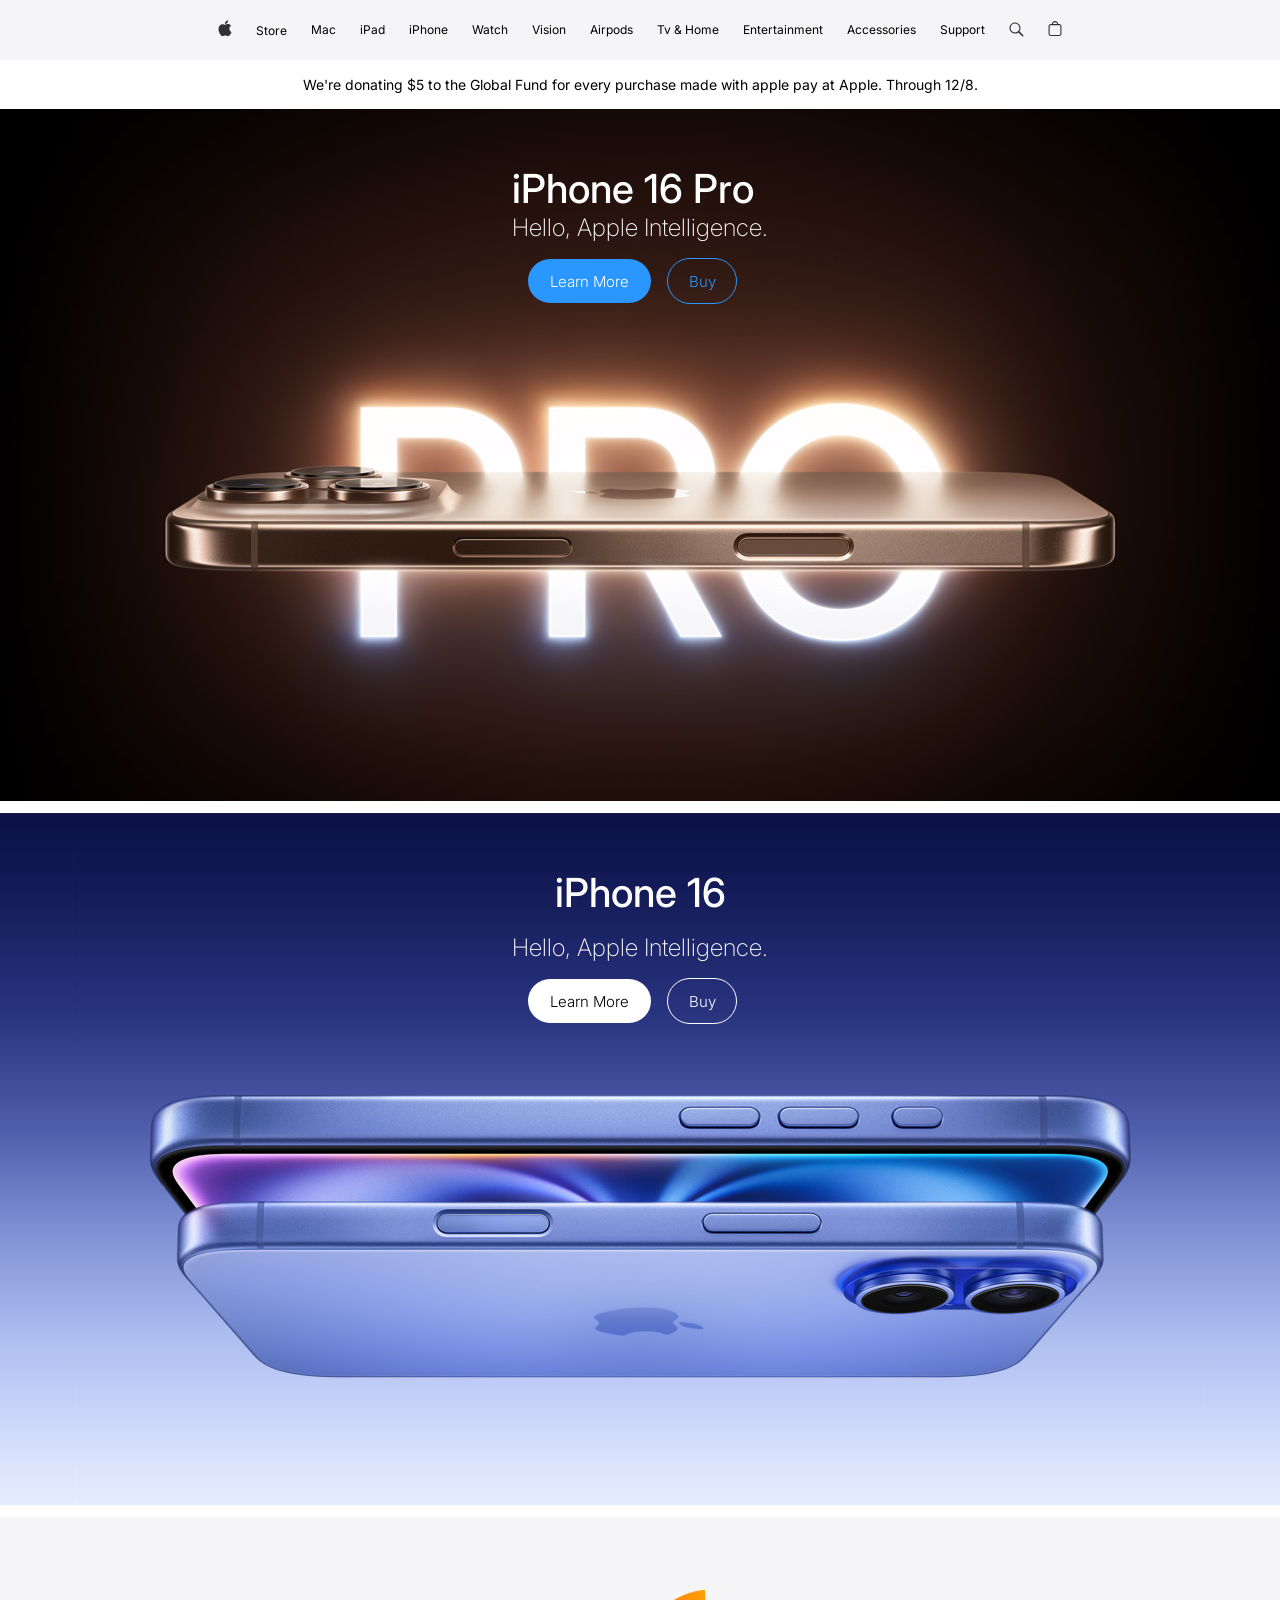
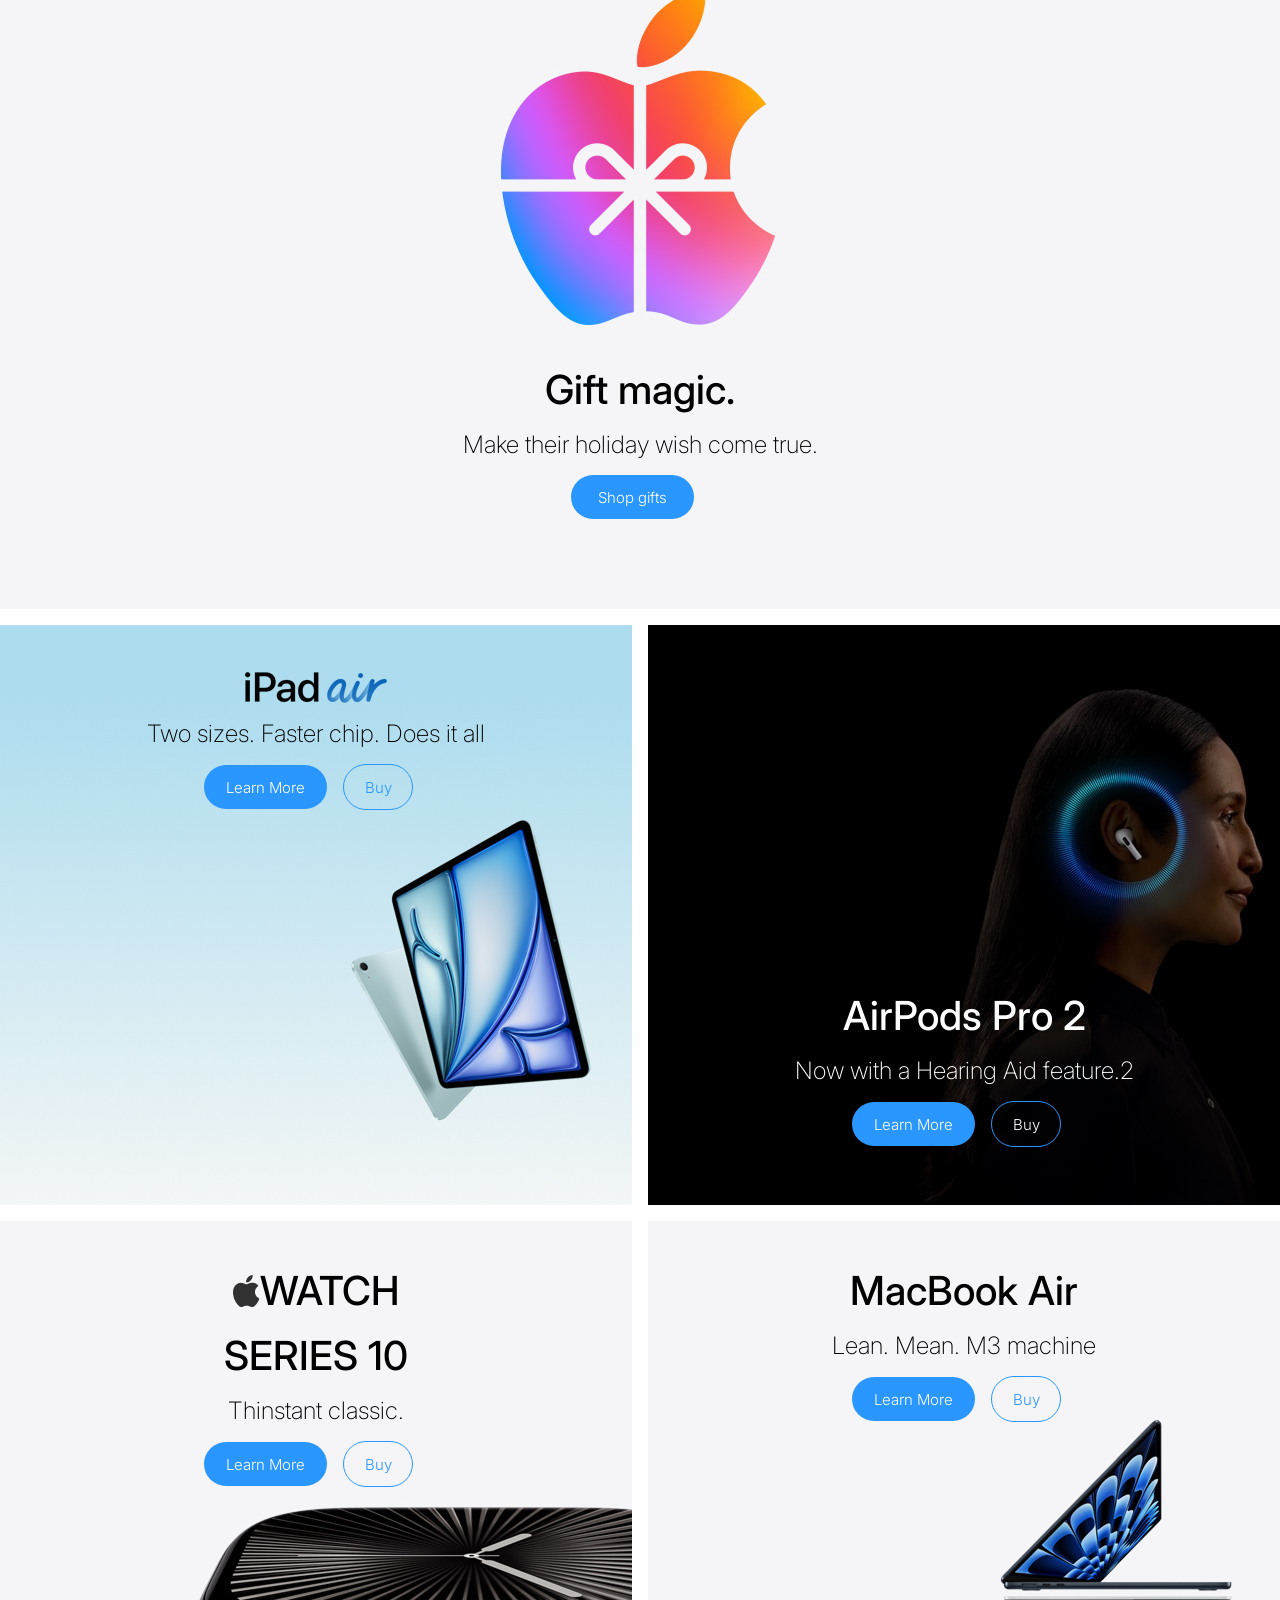
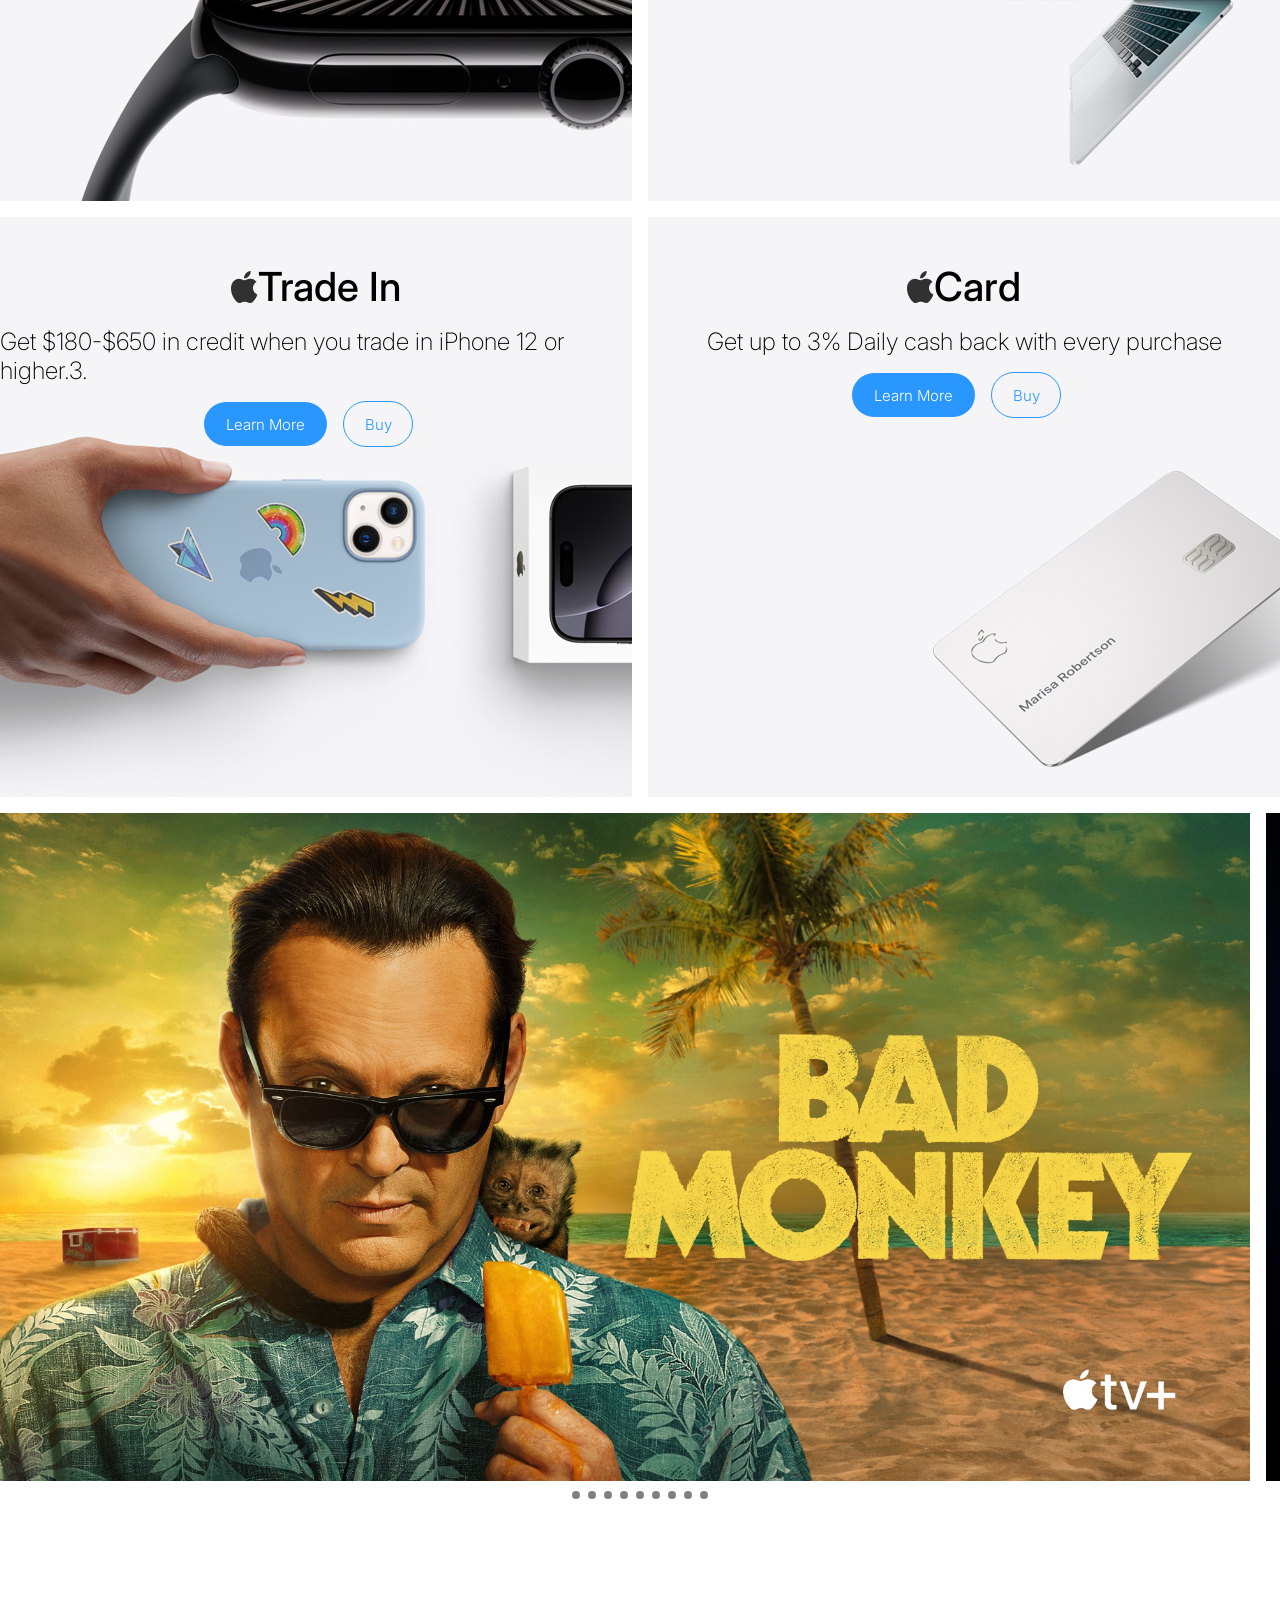
==== index.html @ 87dfbe55 "ner soliv" ====
<!doctype html>
<html lang="en">
  <head>
    <meta charset="UTF-8" />
    <meta name="viewport" content="width=device-width, initial-scale=1.0" />
    <title>Apple</title>
    <link rel="stylesheet" href="style.css" />
    <link rel="preconnect" href="https://fonts.googleapis.com" />
    <link rel="preconnect" href="https://fonts.gstatic.com" crossorigin />
    <link
      href="https://fonts.googleapis.com/css2?family=Archivo+Black&family=Bebas+Neue&family=Hanuman:wght@100..900&family=Inter:ital,opsz,wght@0,14..32,100..900;1,14..32,100..900&family=LINE+Seed+JP&family=Montserrat:ital,wght@0,100..900;1,100..900&family=Noto+Sans+JP:wght@100..900&family=Roboto+Flex:opsz,wght,XOPQ,XTRA,YOPQ,YTDE,YTFI,YTLC,YTUC@8..144,100..1000,96,468,79,-203,738,514,712&family=Shadows+Into+Light&family=Ubuntu:ital,wght@0,300;0,400;0,500;0,700;1,300;1,400;1,500;1,700&display=swap"
      rel="stylesheet"
    />
  </head>
  <body>
    <div class="header flex">
      <img src="./img/SVG3.svg" alt="" />
      <div class="header items">
        <a class="storelink" href="store.html">Store</a>
        <p>Mac</p>
        <p>iPad</p>
        <p>iPhone</p>
        <p>Watch</p>
        <p>Vision</p>
        <p>Airpods</p>
        <p>Tv & Home</p>
        <p>Entertainment</p>
        <p>Accessories</p>
        <p>Support</p>
      </div>
      <div class="header flex">
        <img src="./img/SVG.svg" alt="" />
        <img src="./img/SVG2.svg" alt="" />
        <img class="menu" src="./img/menu.svg" />
      </div>
    </div>
    <div class="donation flex">
      <p>
        We're donating $5 to the Global Fund for every purchase made with apple
        pay at Apple. Through 12/8.
      </p>
    </div>
    <div class="section1">
      <div class="section1-1 flex">
        <div class="texts">
          <p class="text1">iPhone 16 Pro</p>
          <p class="text2">Hello, Apple Intelligence.</p>
        </div>
        <div class="button1 flex">
          <p class="bb1 flex">Learn More</p>
          <p class="bb2 flex">Buy</p>
        </div>
      </div>
      <div class="section1-2 flex">
        <div class="texts flex">
          <p class="text1">iPhone 16</p>
          <p class="text2">Hello, Apple Intelligence.</p>
          <div class="button1 flex">
            <p class="bb1 flex">Learn More</p>
            <p class="bb2 flex">Buy</p>
          </div>
        </div>
      </div>
      <div class="section1-3 flex">
        <div class="texts2 flex">
          <p class="text1">Gift magic.</p>
          <p class="text2">Make their holiday wish come true.</p>

          <div class="button1 flex">
            <p class="bb1 flex">Shop gifts</p>
          </div>
        </div>
      </div>
      <div class="section2">
        <div class="section2-1">
          <div class="img1 flex">
            <div class="container flex">
              <img class="ipadair" src="./img/Heading 3.png" alt="" />
              <p class="text2">Two sizes. Faster chip. Does it all</p>
              <div class="button1 flex">
                <p class="bb1 flex">Learn More</p>
                <p class="bb2 flex">Buy</p>
              </div>
            </div>
          </div>
          <div class="img2 flex">
            <div class="container flex">
              <p class="text1">AirPods Pro 2</p>
              <p class="text2">Now with a Hearing Aid feature.2</p>
              <div class="button1 flex">
                <p class="bb1 flex">Learn More</p>
                <p class="bb2 flex">Buy</p>
              </div>
            </div>
          </div>
        </div>
        <div class="section2-2">
          <div class="img3 flex">
            <div class="container flex">
              <div class="applelogo flex">
                <img src="./img/Vector.png" alt="" />
                <p class="text1">WATCH</p>
              </div>
              <div class="s10">
                <p class="text1">SERIES 10</p>
              </div>
              <p class="text2">Thinstant classic.</p>
              <div class="button1 flex">
                <p class="bb1 flex">Learn More</p>
                <p class="bb2 flex">Buy</p>
              </div>
            </div>
          </div>
          <div class="img4 flex">
            <div class="container flex">
              <p class="text1">MacBook Air</p>
              <p class="text2">Lean. Mean. M3 machine</p>
              <div class="button1 flex">
                <p class="bb1 flex">Learn More</p>
                <p class="bb2 flex">Buy</p>
              </div>
            </div>
          </div>
        </div>

        <div class="section2-3">
          <div class="img5 flex">
            <div class="container flex">
              <div class="applelogo flex">
                <img src="./img/Vector.png" alt="" />
                <p class="text1">Trade In</p>
              </div>
              <p class="text2">
                Get $180-$650 in credit when you trade in iPhone 12 or higher.3.
              </p>
              <div class="button1 flex">
                <p class="bb1 flex">Learn More</p>
                <p class="bb2 flex">Buy</p>
              </div>
            </div>
          </div>
          <div class="img6 flex">
            <div class="container flex">
              <div class="applelogo flex">
                <img src="./img/Vector.png" alt="" />
                <p class="text1">Card</p>
              </div>
              <p class="text2">
                Get up to 3% Daily cash back with every purchase
              </p>
              <div class="button1 flex">
                <p class="bb1 flex">Learn More</p>
                <p class="bb2 flex">Buy</p>
              </div>
            </div>
          </div>
        </div>
      </div>
      <div class="scroll">
        <div id="movie1" class="movie">
          <img src="./img/bad-monkey.jpg" alt="" />
        </div>
        <div id="movie2" class="movie">
          <img src="./img/baseball.jpg" alt="" />
        </div>
        <div id="movie3" class="movie">
          <img src="./img/instigators.jpg" alt="" />
        </div>
        <div id="movie4" class="movie">
          <img src="./img/k-pop-idols.jpg" alt="" />
        </div>
        <div id="movie5" class="movie">
          <img src="./img/lady-in-the-lake.jpg" alt="" />
        </div>
        <div id="movie6" class="movie">
          <img src="./img/napoleon.jpg" alt="" />
        </div>
        <div id="movie7" class="movie">
          <img src="./img/pachinko.jpg" alt="" />
        </div>
        <div id="movie8" class="movie">
          <img src="./img/pressumed-innocent.jpg" alt="" />
        </div>
        <div id="movie9" class="movie">
          <img src="./img/season-pass.jpg" alt="" />
        </div>
      </div>
      <div class="dot-center flex">
        <a href="#movie1">
          <div class="dot"></div>
        </a>
        <a href="#movie2">
          <div class="dot"></div>
        </a>
        <a href="#movie3">
          <div class="dot"></div>
        </a>
        <a href="#movie4">
          <div class="dot"></div>
        </a>
        <a href="#movie5">
          <div class="dot"></div>
        </a>
        <a href="#movie6">
          <div class="dot"></div>
        </a>
        <a href="#movie7">
          <div class="dot"></div>
        </a>
        <a href="#movie8">
          <div class="dot"></div>
        </a>
        <a href="#movie9">
          <div class="dot"></div>
        </a>
      </div>
    </div>
  </body>
</html>
---- style.css ----
body {
  height: 4982px;
  margin: 0;
  width: 100%;
}
p {
  margin: 0;
  font-family: Inter;
}
/* Header, nav start.*/
.header {
  justify-content: center;
  align-items: center;
  gap: 24px;
  background: rgb(245, 245, 247);
  display: flex;
}
.header p {
  font-size: 12px;
  font-weight: 400;
  line-height: 60px;
}
.menu-icon {
  display: none;
}

.flex {
  display: flex;

  align-items: center;
}
.donation {
  justify-content: center;
  align-items: center;
}
.donation p {
  padding-top: 16px;
  padding-bottom: 16px;
  font-size: 14px;
  font-weight: 400;
}
/* header, nav end. */
/* section1 part1 start. */
.section1 {
  width: 100%;
  height: 2100px;
}
.texts {
  justify-content: space-between;
  align-items: center;
  gap: 16px;
  flex-direction: column;
  margin-top: 55px;
}
.text1 {
  font-size: 40px;
  font-weight: 500;
}
.text2 {
  font-size: 24px;
  font-weight: 200;
}
.button1 {
  flex-direction: row;
  padding-right: 15px;

  gap: 16px;
}
.bb1 {
  border-radius: 40px;
  width: 123px;
  height: 44px;
  background: #2997ff;
  align-items: center;
  justify-content: center;
  font-size: 15px;
  font-weight: 300;
  color: white;
}
.bb2 {
  border-radius: 40px;
  width: 68px;
  height: 44px;
  border: 1px solid #2997ff;
  align-items: center;
  justify-content: center;
  font-size: 15px;
  font-weight: 300;
  color: #2997ff;
}
.section1-1 {
  width: 100%;
  height: 692px;
  background: url(./img/Figure.png);
  background-position: center;
  align-items: center;
  justify-content: flex-start;
  flex-direction: column;
  gap: 16px;
}
.section1-1 p {
  color: white;
  margin: 0;
}
.section1-1 .bb2 {
  color: #2997ff;
  margin: 0;
}
/* section 1 part1 end. */
/* section 1 part 2 start. */
.section1-2 {
  height: 692px;
  width: 100%;
  background: url(./img/Figure2.png);
  background-position: center;
  align-items: center;
  justify-content: flex-start;
  flex-direction: column;
  gap: 16px;
  margin-top: 12px;
}
.section1-2 p {
  color: white;
  margin: 0;
}
.section1-2 .bb1 {
  background: white;
  color: black;
}
.section1-2 .bb2 {
  color: white;
  border: 1px solid white;
}
/* section 1 part 2 end. */
/* section 1 part 3 start. */
.section1-3 {
  background: url(./img/figure3.png);
  background-position: center;
  width: 100%;
  margin-top: 12px;
  height: 692px;
  align-items: center;
  justify-content: flex-end;
  flex-direction: column;
  gap: 16px;
}

.texts2 {
  justify-content: space-evenly;
  align-items: center;
  gap: 16px;
  flex-direction: column;
  margin-bottom: 90px;
}
/* section1 part 3 end. */

.section2-1 {
  display: flex;

  align-items: center;
  flex-direction: row;
  gap: 16px;
  padding-top: 16px;
  width: 100%;
}
.ipadair {
  width: 100%;
}
.img1 {
  background: url(./img/grid1.png) no-repeat;
  height: 580px;
  width: 50%;
  align-items: flex-start;
  justify-content: center;
  background-size: cover;
}

.img2 {
  background: url(./img/grid2.png) no-repeat;
  height: 580px;
  width: 50%;
  align-items: flex-end;
  justify-content: center;
  background-size: cover;
}
.img2 p {
  color: white;
}
.img2 > .container {
  padding-bottom: 58px;
}

.section2-2 {
  display: flex;

  align-items: center;
  flex-direction: row;
  gap: 16px;
  padding-top: 16px;
  padding-bottom: 16px;
  width: 100%;
}

.img3 {
  background: url(./img/grid3.png) no-repeat;
  height: 580px;
  width: 50%;
  align-items: flex-start;
  justify-content: center;
  background-size: cover;
}
.img4 {
  background: url(./img/grid4.png) no-repeat;
  height: 580px;
  width: 50%;
  align-items: flex-start;
  justify-content: center;
  background-size: cover;
}
.section2-3 {
  display: flex;

  align-items: center;
  flex-direction: row;
  gap: 16px;
  padding-bottom: 16px;
  width: 100%;
}
.img5 {
  background: url(./img/grid5.png) no-repeat;
  height: 580px;
  width: 50%;
  align-items: flex-start;
  justify-content: center;
  background-size: cover;
}
.img6 {
  background: url(./img/grid6.png) no-repeat;
  height: 580px;
  width: 50%;
  gap: 16px;
  align-items: flex-start;
  justify-content: center;
  background-size: cover;
}
.storelink {
  text-decoration: none;
  color: black;
  font-family: inter;
  font-size: 12px;
  font-weight: 400;
}
.container {
  flex-direction: column;
  align-items: center;
  justify-content: center;
  gap: 16px;
  padding-top: 45px;
}
.scroll {
  display: flex;
  overflow: scroll;
  gap: 16px;
  width: 100%;
  scrollbar-width: none;
  scroll-snap-type: x mandatory;
  scroll-behavior: smooth;
  overflow-y: hidden;
}

.movie {
  min-width: 1250px;
  height: 668px;
  scroll-snap-align: center;
}
.movie > img {
  height: 100%;
  width: 100%;
}
.dot {
  width: 8px;
  height: 8px;
  border-radius: 100%;
  background-color: gray;
}
.menu {
  display: none;
}
.dot-center {
  align-items: center;
  justify-content: center;
  gap: 8px;
  padding-top: 10px;
}
.dot:hover {
  background-color: rgb(68, 67, 67);
}
@media (max-width: 768px) {
  .items {
    display: none;
  }
  .menu-icon {
    display: block;
  }
  .header {
    justify-content: space-between;
  }
  .section2 {
    display: flex;
    flex-direction: column;
    justify-content: space-evenly;
  }
  .menu {
    display: block;
  }

  .section2 > .section2-1 > .img1,
  .img2 {
    background-position: center;
  }
  .section2 > .section2-2 > .img3,
  .img4 {
    background-position: center;
  }
  .section2 > .section2-3 > .img5,
  .img6 {
    background-position: center;
  }
}
@media (max-width: 390px) {
  .items {
    display: none;
  }
  .menu-icon {
    display: block;
  }
  .header {
    justify-content: space-between;
  }
  .section2-1,
  .section2-2,
  .section2-3 {
    display: flex;
    flex-direction: column;
    width: 100%;
  }
  .section2 > .section2-1 > .img1,
  .img2 {
    background-position: center;
    width: 100%;
  }
  .section2 > .section2-2 > .img3,
  .img4 {
    background-position: center;
    width: 100%;
  }
  .section2 > .section2-3 > .img5,
  .img6 {
    background-position: center;
    width: 100%;
  }
  .movie {
    min-width: 274px;
    height: 495px;
    object-fit: contain;
  }
}
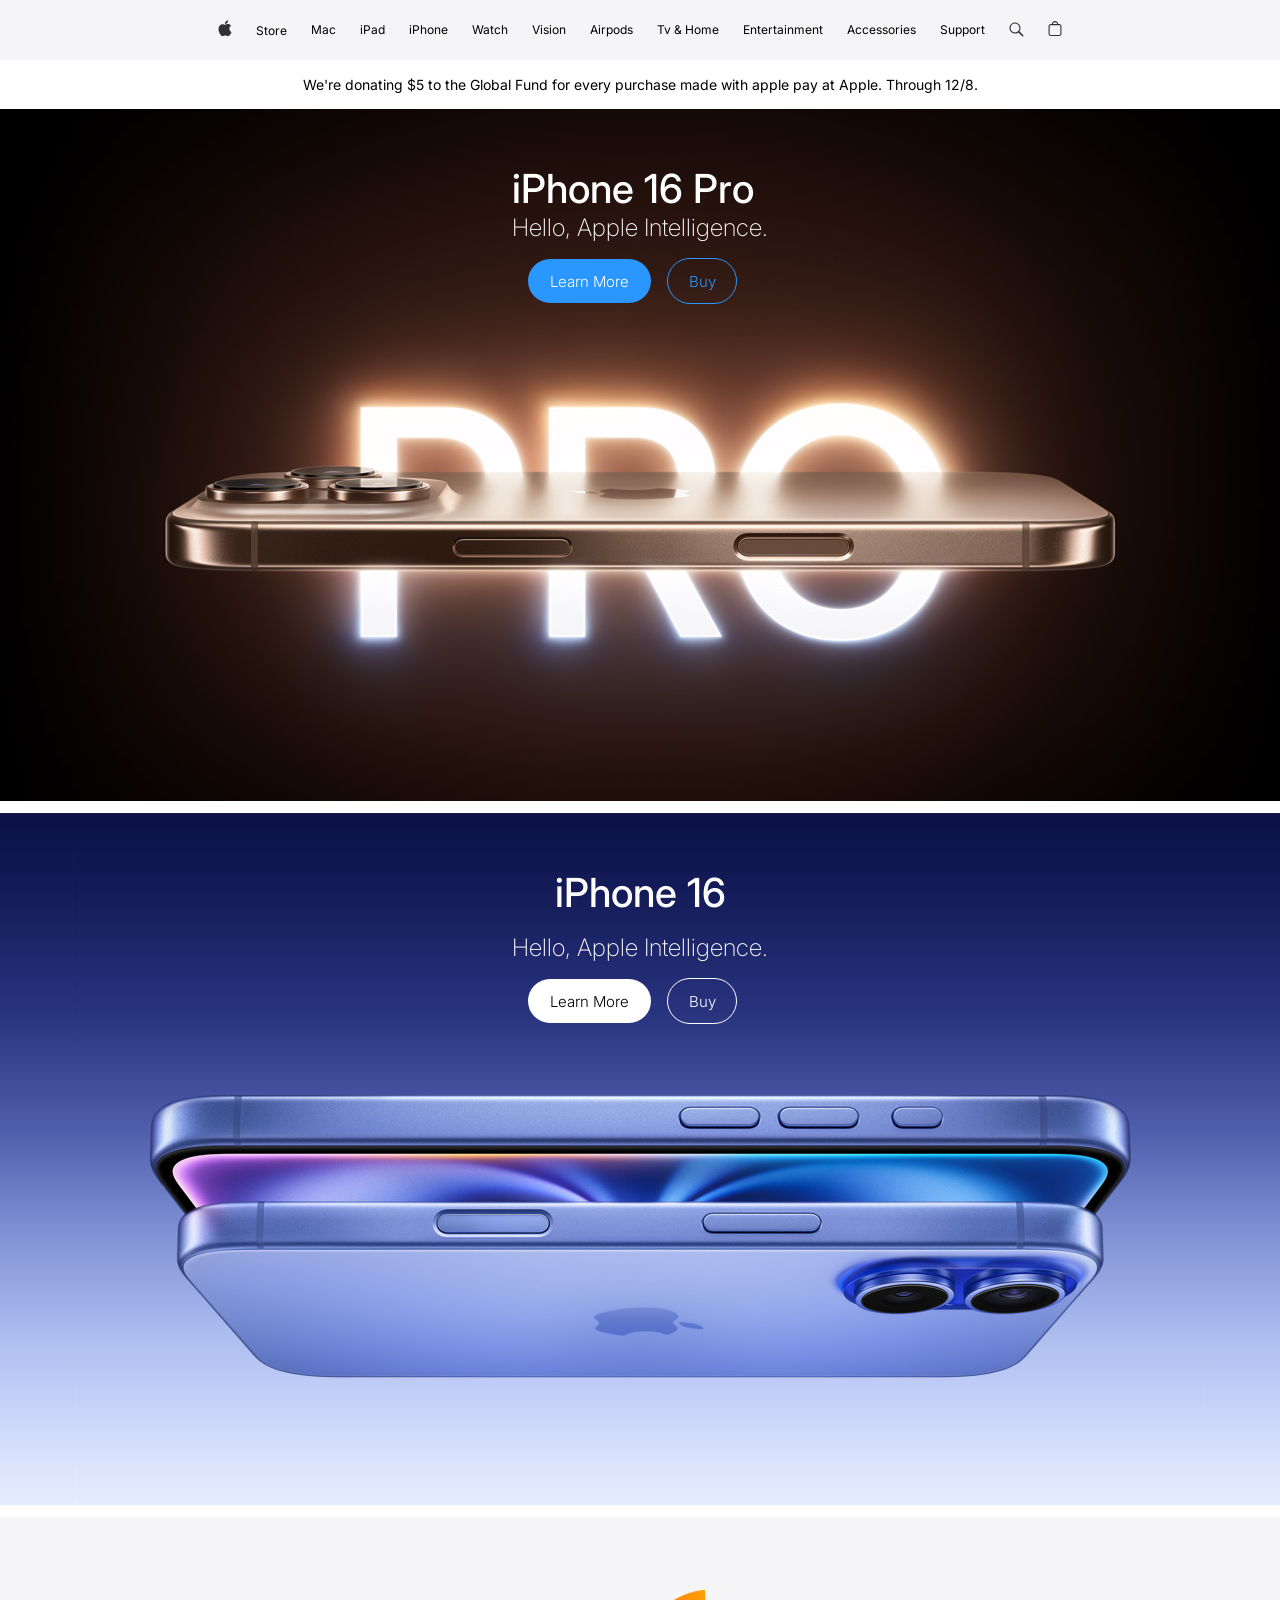
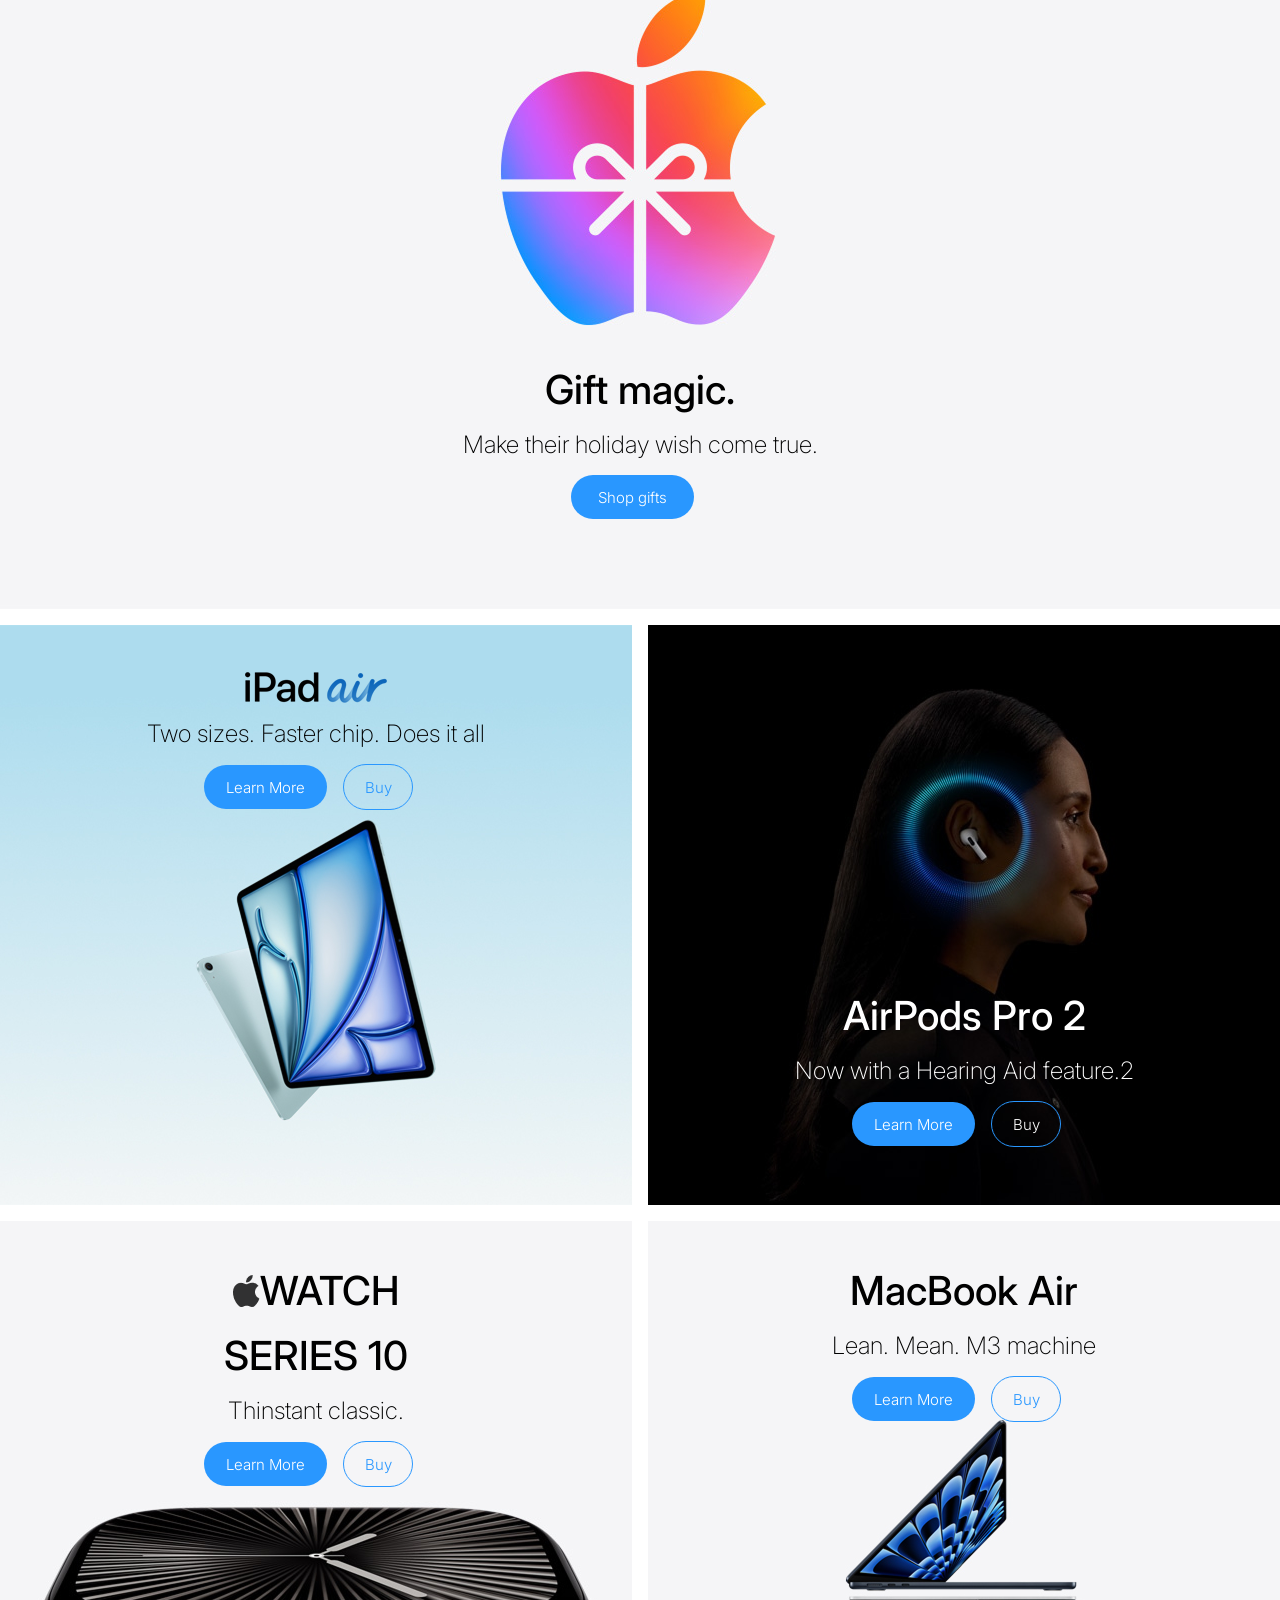
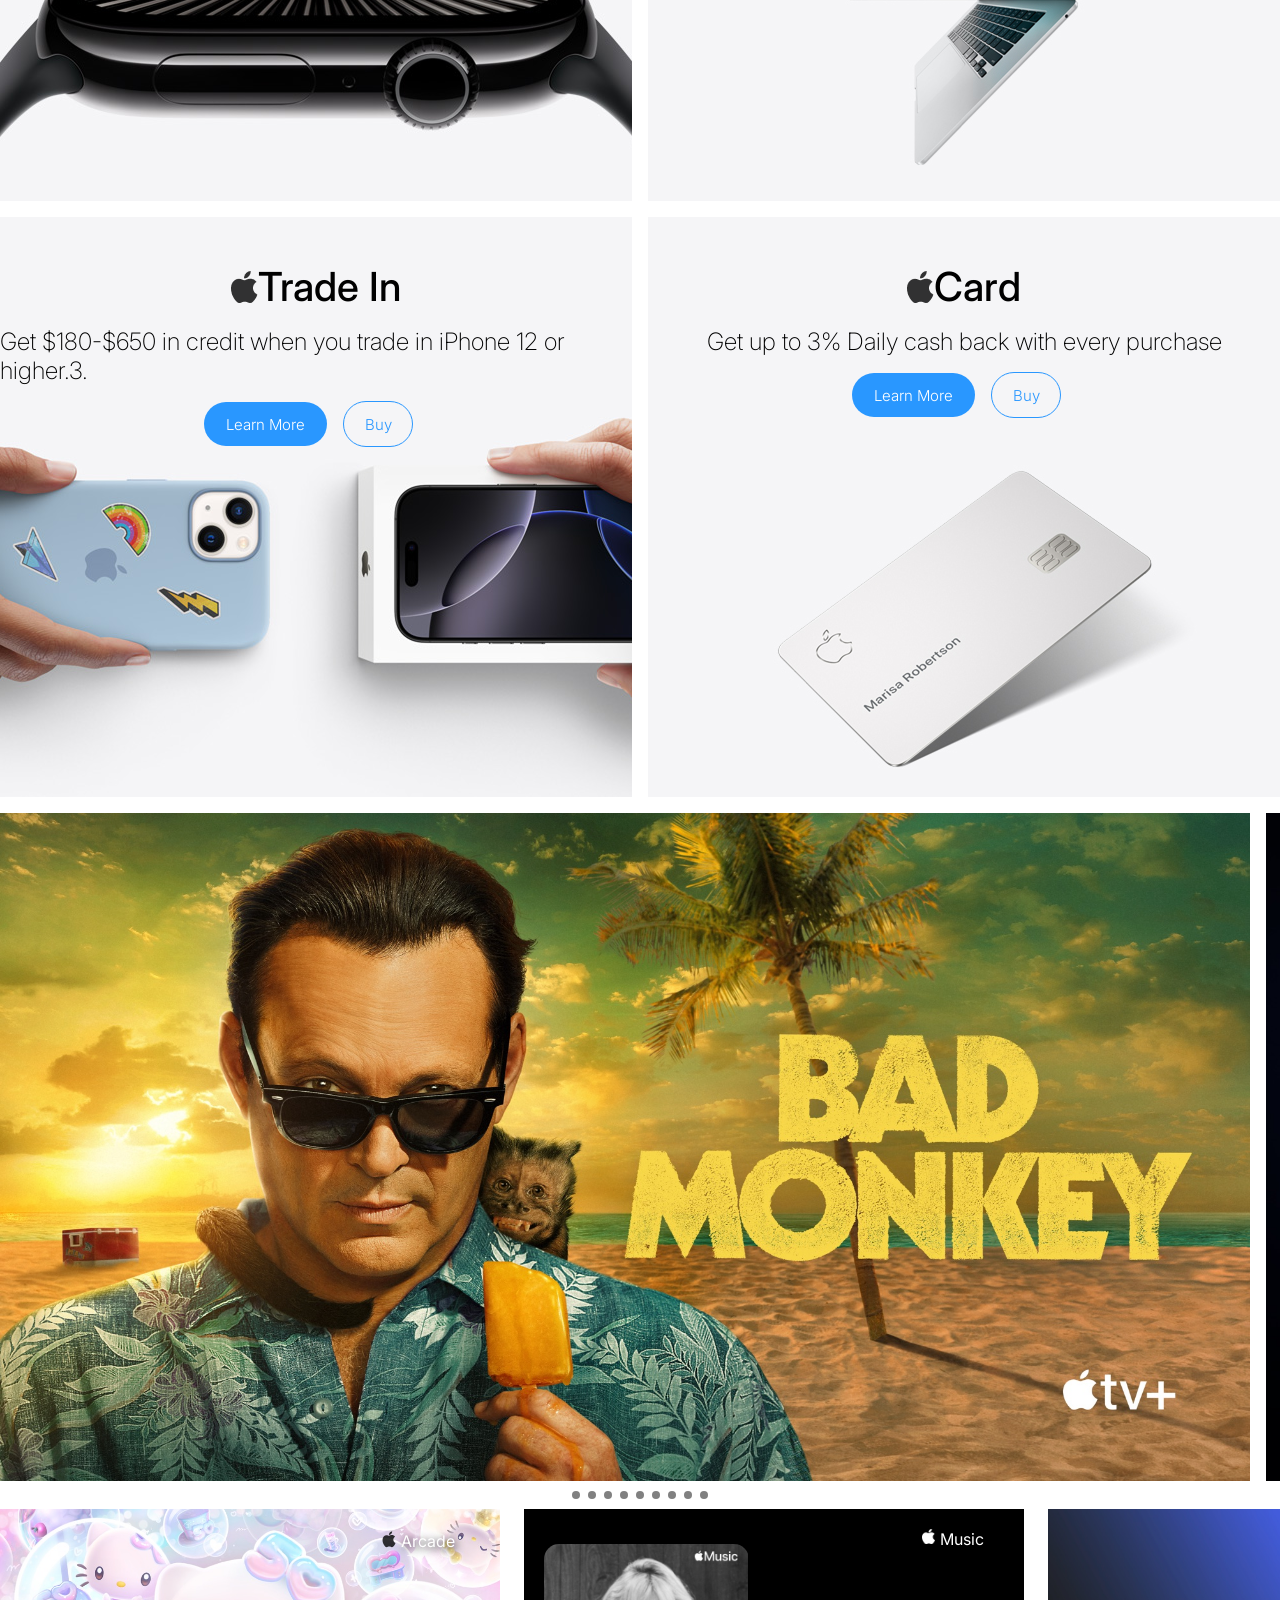
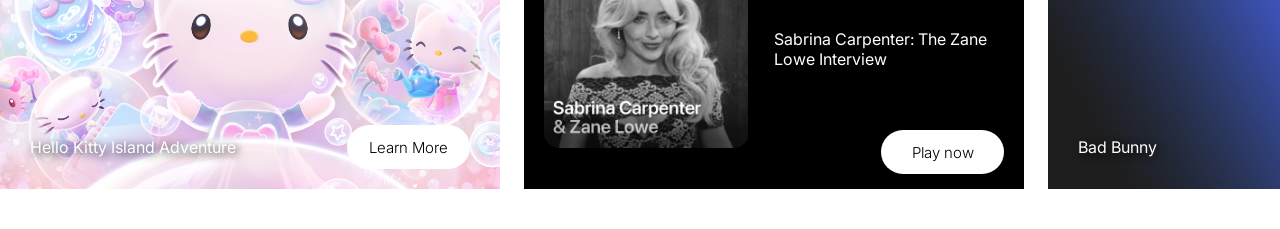
==== commit 172e081f: "aldaanuda zassan" ====
--- a/index.html
+++ b/index.html
@@ -50,9 +50,20 @@
           <p class="bb1 flex">Learn More</p>
           <p class="bb2 flex">Buy</p>
         </div>
+        
       </div>
       <div class="section1-2 flex">
-        <div class="texts flex">
+          <div class="texts flex">
+          <p class="text1">iPhone 16</p>
+          <p class="text2">Hello, Apple Intelligence.</p>
+          <div class="button1 flex">
+            <p class="bb1 flex">Learn More</p>
+            <p class="bb2 flex">Buy</p>
+          </div>
+        </div>
+      </div>
+        <div class="section1-2mob"> 
+          <div class="texts flex">
           <p class="text1">iPhone 16</p>
           <p class="text2">Hello, Apple Intelligence.</p>
           <div class="button1 flex">
@@ -156,6 +167,34 @@
           </div>
         </div>
       </div>
+        <div class="scroll2">
+        <div id="movie1" class="movie2">
+          <img src="./img/mobscroll.png" alt="" />
+        </div>
+        <div id="movie2" class="movie2">
+          <img src="./img/mobscroll2.png" alt="" />
+        </div>
+        <div id="movie3" class="movie2">
+          <img src="./img/mobscroll3.png" alt="" />
+        </div>
+        <div id="movie4" class="movie2">
+          <img src="./img/mobscroll4.png" alt="" />
+        </div>
+        <div id="movie5" class="movie2">
+          <img src="./img/mobscroll5.png" alt="" />
+        </div>
+        <div id="movie6" class="movie2">
+          <img src="./img/mobscroll6.png" alt="" />
+        </div>
+        <div id="movie7" class="movie2">
+          <img src="./img/mobscroll7.png" alt="" />
+        </div>
+        <div id="movie8" class="movie2">
+          <img src="./img/mobscroll8.png" alt="" />
+        </div>
+       
+      </div>
+   
       <div class="scroll">
         <div id="movie1" class="movie">
           <img src="./img/bad-monkey.jpg" alt="" />
@@ -214,6 +253,120 @@
           <div class="dot"></div>
         </a>
       </div>
+        <div class="scroll-area">
+        <div class="scroll-track">
+        <div id="movie10" class="movie1 flex-center red">
+          <div class="info">
+            <div class="appleplus"><img src="./img/SVG3.svg" alt=""><p>Arcade</p></div>
+          <p>Hello Kitty Island Adventure</p>
+          <p class="bb1 flex">Learn More</p>
+          </div>
+        </div>
+        <div id="movie11" class="movie1 blue">
+          <div class="sab"></div>
+             <div class="info2">
+             <div class="logo"><img class="applewhite" src="./img/Apple_logo_white.png" alt=""><p>Music</p></div> 
+          <p class="sabtext">Sabrina Carpenter: The Zane Lowe Interview</p>
+          <p class="bb1 flex">Play now</p></div>
+        </div>
+        <div id="movie12" class="movie1 green">
+        
+          <div class="info">
+            <div class="appleplus"><img src="./img/SVG3.svg" alt=""><p>Fitness+</p></div>
+          <p>Bad Bunny</p>
+          <p class="bb1 flex">Watch now</p>
+          </div>
+
+        </div>
+        <div id="movie13" class="movie1 yellow">
+          <div class="duuchin"></div>
+          <div class="info2">
+             <div class="logo"><img class="applewhite" src="./img/Apple_logo_white.png" alt=""><p>Music</p></div> 
+          <p class="sabtext">A-List Pop</p>
+          <p class="bb1 flex">Listen now</p></div>
+        </div>
+        <div id="movie14" class="movie1 cyan">
+           <div class="info">
+            <div class="appleplus"><img src="./img/SVG3.svg" alt=""><p>Arcade</p></div>
+          <p>PowerWash Simulator</p>
+          <p class="bb1 flex">Play now</p>
+          </div>
+        </div>
+        <div id="movie15" class="movie1 orange">
+          <div class="info">
+            <div class="appleplus"><img src="./img/SVG3.svg" alt=""><p>Fitness+</p></div>
+          <p>Black history month</p>
+          <p class="bb1 flex">Watch now</p>
+          </div>
+        </div>
+        <div id="movie16" class="movie1 white">
+           <div class="info">
+            <div class="appleplus"><img src="./img/SVG3.svg" alt=""><p>Arcade</p></div>
+          <p>SpongeBob: Patty Pursuit 2</p>
+          <p class="bb1 flex">Play now</p>
+          </div>
+        </div>
+        <div id="movie17" class="movie1 pink">
+           <div class="info">
+            <div class="appleplus"><img src="./img/SVG3.svg" alt=""><p>Fitness+</p></div>
+          <p>Core with Greg</p>
+          <p class="bb1 flex">Watch now</p>
+          </div>
+        </div>
+
+        <div id="movie10-copy" class="movie1 red"> <div class="info">
+            <div class="appleplus"><img src="./img/SVG3.svg" alt=""><p>Arcade</p></div>
+          <p>Hello Kitty Island Adventure</p>
+          <p class="bb1 flex">Play now</p>
+          </div>
+        </div>
+        <div id="movie11-copy" class="movie1 blue">
+             <div class="sab"></div>
+              <div class="info2">
+             <div class="logo"><img class="applewhite" src="./img/Apple_logo_white.png" alt=""><p>Music</p></div> 
+          <p class="sabtext">Sabrina Carpenter: The Zane Lowe Interview</p>
+          <p class="bb1 flex">Listen now</p></div>
+             
+        </div>
+        </div>
+        <div id="movie12-copy" class="movie1 green">
+          <div class="info">
+            <div class="appleplus"><img src="./img/SVG3.svg" alt=""><p>Fitness+</p></div>
+          <p>Bad Bunny</p>
+          <p class="bb1 flex">Watch now</p>
+          </div>
+        </div>
+        <div id="movie13-copy" class="movie1 yellow">
+            <div class="duuchin"></div>
+            <div class="info2">
+             <div class="logo"><img class="applewhite" src="./img/Apple_logo_white.png" alt=""><p>Music</p></div> 
+          <p class="sabtext">A-List Pop</p>
+          <p class="bb1 flex">Listen now</p></div>
+        </div>
+        <div id="movie14-copy" class="movie1 cyan">  <div class="info">
+            <div class="appleplus"><img src="./img/SVG3.svg" alt=""><p>Arcade</p></div>
+          <p>PowerWash Simulator</p>
+          <p class="bb1 flex">Play now</p>
+          </div></div>
+        <div id="movie15-copy" class="movie1 orange">  <div class="info">
+            <div class="appleplus"><img src="./img/SVG3.svg" alt=""><p>Fitness+</p></div>
+          <p>Black history month</p>
+          <p class="bb1 flex">Watch now</p>
+          </div></div>
+        <div id="movie16-copy" class="movie1 white"> <div class="info">
+            <div class="appleplus"><img src="./img/SVG3.svg" alt=""><p>Arcade</p></div>
+          <p>SpongeBob: Patty Pursuit 2</p>
+          <p class="bb1 flex">Play now</p>
+          </div></div>
+        <div id="movie17-copy" class="movie1 pink"><div class="info">
+            <div class="appleplus"><img src="./img/SVG3.svg" alt=""><p>Fitness+</p></div>
+          <p>Core with Greg</p>
+          <p class="bb1 flex">Watch now</p>
+          </div></div>
+      </div>
+    </div>
+    
+      
     </div>
   </body>
 </html>
--- a/style.css
+++ b/style.css
@@ -119,6 +119,14 @@
   gap: 16px;
   margin-top: 12px;
 }
+.section1-2mob {
+  width: 381px;
+  height: 500px;
+  background: url(./img/mobimg2.jpg);
+  background-position: center;
+
+  display: none;
+}
 .section1-2 p {
   color: white;
   margin: 0;
@@ -128,6 +136,18 @@
   color: black;
 }
 .section1-2 .bb2 {
+  color: white;
+  border: 1px solid white;
+}
+.section1-2mob p {
+  color: white;
+  margin: 0;
+}
+.section1-2mob .bb1 {
+  background: white;
+  color: black;
+}
+.section1-2mob .bb2 {
   color: white;
   border: 1px solid white;
 }
@@ -173,6 +193,7 @@
   align-items: flex-start;
   justify-content: center;
   background-size: cover;
+  background-position: center;
 }
 
 .img2 {
@@ -181,6 +202,7 @@
   width: 50%;
   align-items: flex-end;
   justify-content: center;
+  background-position: center;
   background-size: cover;
 }
 .img2 p {
@@ -206,6 +228,7 @@
   height: 580px;
   width: 50%;
   align-items: flex-start;
+  background-position: center;
   justify-content: center;
   background-size: cover;
 }
@@ -214,6 +237,7 @@
   height: 580px;
   width: 50%;
   align-items: flex-start;
+  background-position: center;
   justify-content: center;
   background-size: cover;
 }
@@ -233,6 +257,7 @@
   align-items: flex-start;
   justify-content: center;
   background-size: cover;
+  background-position: center;
 }
 .img6 {
   background: url(./img/grid6.png) no-repeat;
@@ -242,6 +267,7 @@
   align-items: flex-start;
   justify-content: center;
   background-size: cover;
+  background-position: center;
 }
 .storelink {
   text-decoration: none;
@@ -267,12 +293,160 @@
   scroll-behavior: smooth;
   overflow-y: hidden;
 }
+.scroll2 {
+  display: none;
+  display: flex;
+  overflow: scroll;
+  gap: 16px;
+  scrollbar-width: none;
+  scroll-snap-type: x mandatory;
+  scroll-behavior: smooth;
+  overflow-y: hidden;
+}
 
 .movie {
   min-width: 1250px;
   height: 668px;
   scroll-snap-align: center;
 }
+.movie2 {
+  width: 274px;
+  height: 495px;
+  scroll-snap-align: center;
+  display: none;
+}
+
+.scroll-area {
+  display: flex;
+  overflow: hidden;
+  width: 100%;
+  scrollbar-width: none;
+  &:hover .scroll-track {
+    animation-play-state: paused;
+  }
+  padding-bottom: 40px;
+}
+
+.scroll-track {
+  display: flex;
+  gap: 24px;
+  animation: s 40s linear infinite;
+}
+
+@keyframes s {
+  0% {
+    transform: translateX(0);
+  }
+  100% {
+    transform: translateX(-50%);
+  }
+}
+
+.movie1 {
+  min-width: 500px;
+  height: 280px;
+}
+.flex-center {
+  display: flex;
+  align-items: center;
+  justify-content: center;
+}
+
+.blue {
+  background-color: black;
+  display: flex;
+  flex-direction: row;
+  position: relative;
+}
+.sab {
+  background: url(/img/452x452sr.jpg) no-repeat;
+  background-size: contain;
+  width: 41%;
+  height: 73%;
+  background-size: contain;
+  z-index: 1;
+  border-radius: 15px;
+  position: absolute;
+  top: 35px;
+  left: 20px;
+}
+.green {
+  background: url(./img/940x528\ \(1\).jpg) no-repeat;
+  background-size: contain;
+  display: flex;
+  align-items: flex-end;
+  position: relative;
+}
+.yellow {
+  background-color: rgb(236, 55, 203);
+  position: relative;
+
+  display: flex;
+  flex-direction: row;
+}
+.red {
+  background: url(/img/940x528.jpg);
+  background-size: 100%;
+  background-position: center;
+  display: flex;
+  align-items: flex-end;
+  position: relative;
+}
+.cyan {
+  background: url(/img/940x528\ \(2\).jpg);
+  background-size: 100%;
+  background-position: center;
+  display: flex;
+  align-items: flex-end;
+  position: relative;
+}
+.info2 {
+  width: 100%;
+  display: flex;
+  flex-direction: column;
+  align-items: flex-end;
+  justify-content: space-around;
+}
+
+.sabtext {
+  color: white;
+  position: absolute;
+  top: 120px;
+}
+.duuchin {
+  background: url(/img/452x452SC.DN01.jpg) no-repeat;
+  background-size: contain;
+  width: 41%;
+  height: 73%;
+  background-size: contain;
+  z-index: 1;
+  border-radius: 15px;
+  position: absolute;
+  top: 35px;
+  left: 20px;
+}
+.orange {
+  background: url(/img/940x528\ \(3\).jpg);
+  background-size: 100%;
+  display: flex;
+  align-items: flex-end;
+  position: relative;
+}
+.white {
+  background: url(/img/940x528\ \(4\).jpg);
+  background-size: 100%;
+  display: flex;
+  align-items: flex-end;
+  position: relative;
+}
+.pink {
+  background: url(/img/940x528\ \(5\).jpg);
+  background-size: 100%;
+  display: flex;
+  align-items: flex-end;
+  position: relative;
+}
+
 .movie > img {
   height: 100%;
   width: 100%;
@@ -286,11 +460,67 @@
 .menu {
   display: none;
 }
+.info {
+  display: flex;
+  justify-content: space-between;
+  width: 100%;
+  padding: 20px 30px;
+}
+.info p {
+  text-align: justify;
+  color: white;
+  display: flex;
+  justify-content: center;
+  align-items: center;
+  text-shadow: 2px 2px 8px #080707;
+}
+.applewhite {
+  width: 13px;
+  height: 15px;
+}
+.info2 p {
+  color: white;
+}
+.logo {
+  display: flex;
+  flex-direction: row;
+  gap: 5px;
+  position: absolute;
+  top: 20px;
+  right: 40px;
+}
+
+.sabtext {
+  width: 250px;
+  font-family: inter;
+}
+.appleplus {
+  display: flex;
+  position: absolute;
+  top: 10px;
+  right: 45px;
+  gap: 5px;
+}
+.info .bb1 {
+  background: white;
+  color: black;
+  text-shadow: none;
+}
+.info2 .bb1 {
+  background: white;
+  color: black;
+  text-shadow: none;
+  position: absolute;
+  right: 20px;
+  bottom: 15px;
+}
+
 .dot-center {
   align-items: center;
   justify-content: center;
   gap: 8px;
   padding-top: 10px;
+  padding-bottom: 10px;
 }
 .dot:hover {
   background-color: rgb(68, 67, 67);
@@ -325,6 +555,19 @@
   .section2 > .section2-3 > .img5,
   .img6 {
     background-position: center;
+  }
+
+  .movie > img {
+    height: 368px;
+    width: 689px;
+  }
+  .movie {
+    min-width: 1250px;
+    height: 400px;
+    scroll-snap-align: center;
+  }
+  body {
+    height: 400px;
   }
 }
 @media (max-width: 390px) {
@@ -359,9 +602,63 @@
     background-position: center;
     width: 100%;
   }
-  .movie {
-    min-width: 274px;
-    height: 495px;
-    object-fit: contain;
-  }
-}
+
+  .section1-1 {
+    background: url(/img/mobimg1.png) no-repeat;
+    background-size: cover;
+    background-position: center;
+    width: 381px;
+    height: 500px;
+    display: flex;
+    align-items: center;
+    justify-content: flex-end;
+    padding-bottom: 30px;
+  }
+
+  .section1-2 {
+    display: none;
+  }
+  .section1-2mob {
+    display: block;
+  }
+  .section1-2mob .texts {
+    margin: 0;
+    display: flex;
+    align-items: center;
+    justify-content: flex-start;
+    padding-top: 20px;
+  }
+  .section1-2mob .text1 {
+    padding: 0;
+  }
+  .img1 {
+    width: 381px;
+    height: 500px;
+  }
+
+  .scroll-area {
+    width: 100%;
+  }
+  .section2-2 .container {
+    justify-content: flex-start;
+  }
+  .img5 .container {
+    width: 250px;
+  }
+  .img6 .container {
+    width: 250px;
+  }
+  .donation p {
+    width: 330px;
+  }
+  .scroll {
+    display: none;
+  }
+  .movie1 {
+    min-width: 250px;
+    height: 134px;
+  }
+  .movie2 {
+    display: block;
+  }
+}
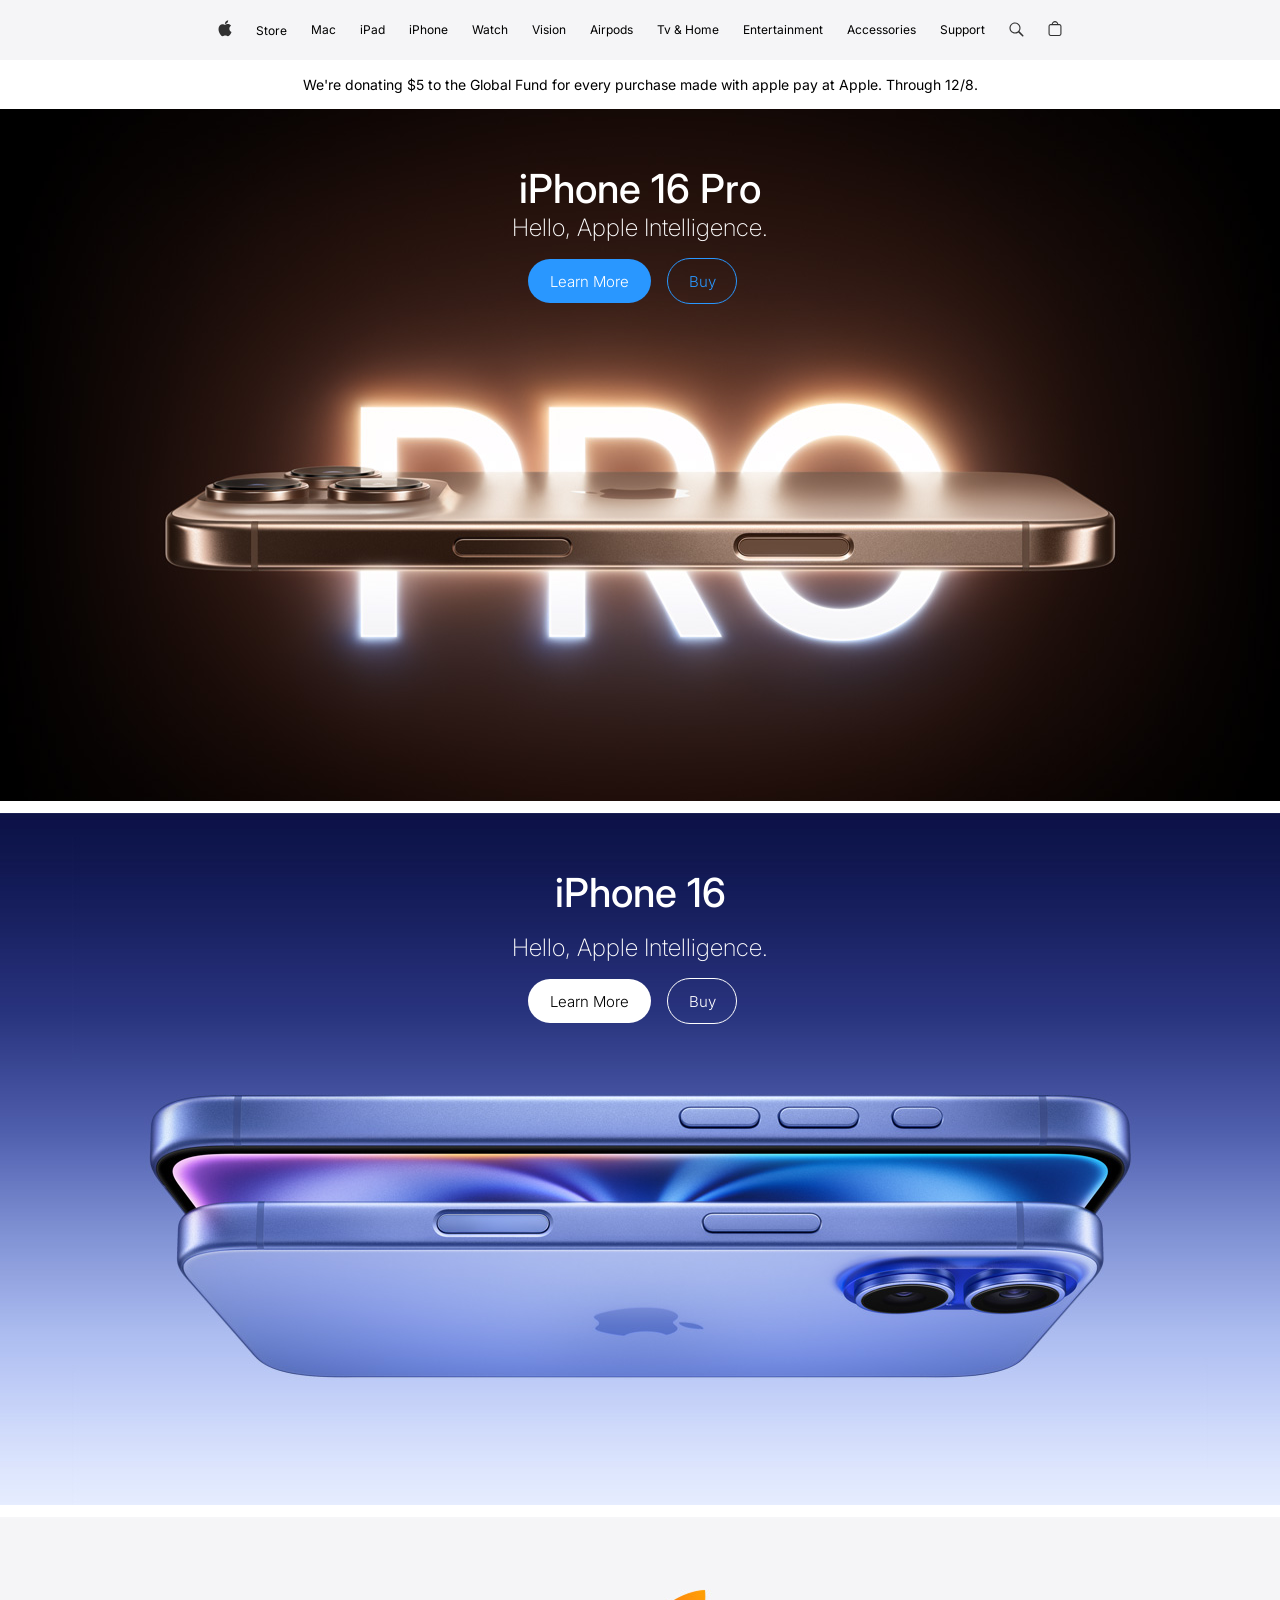
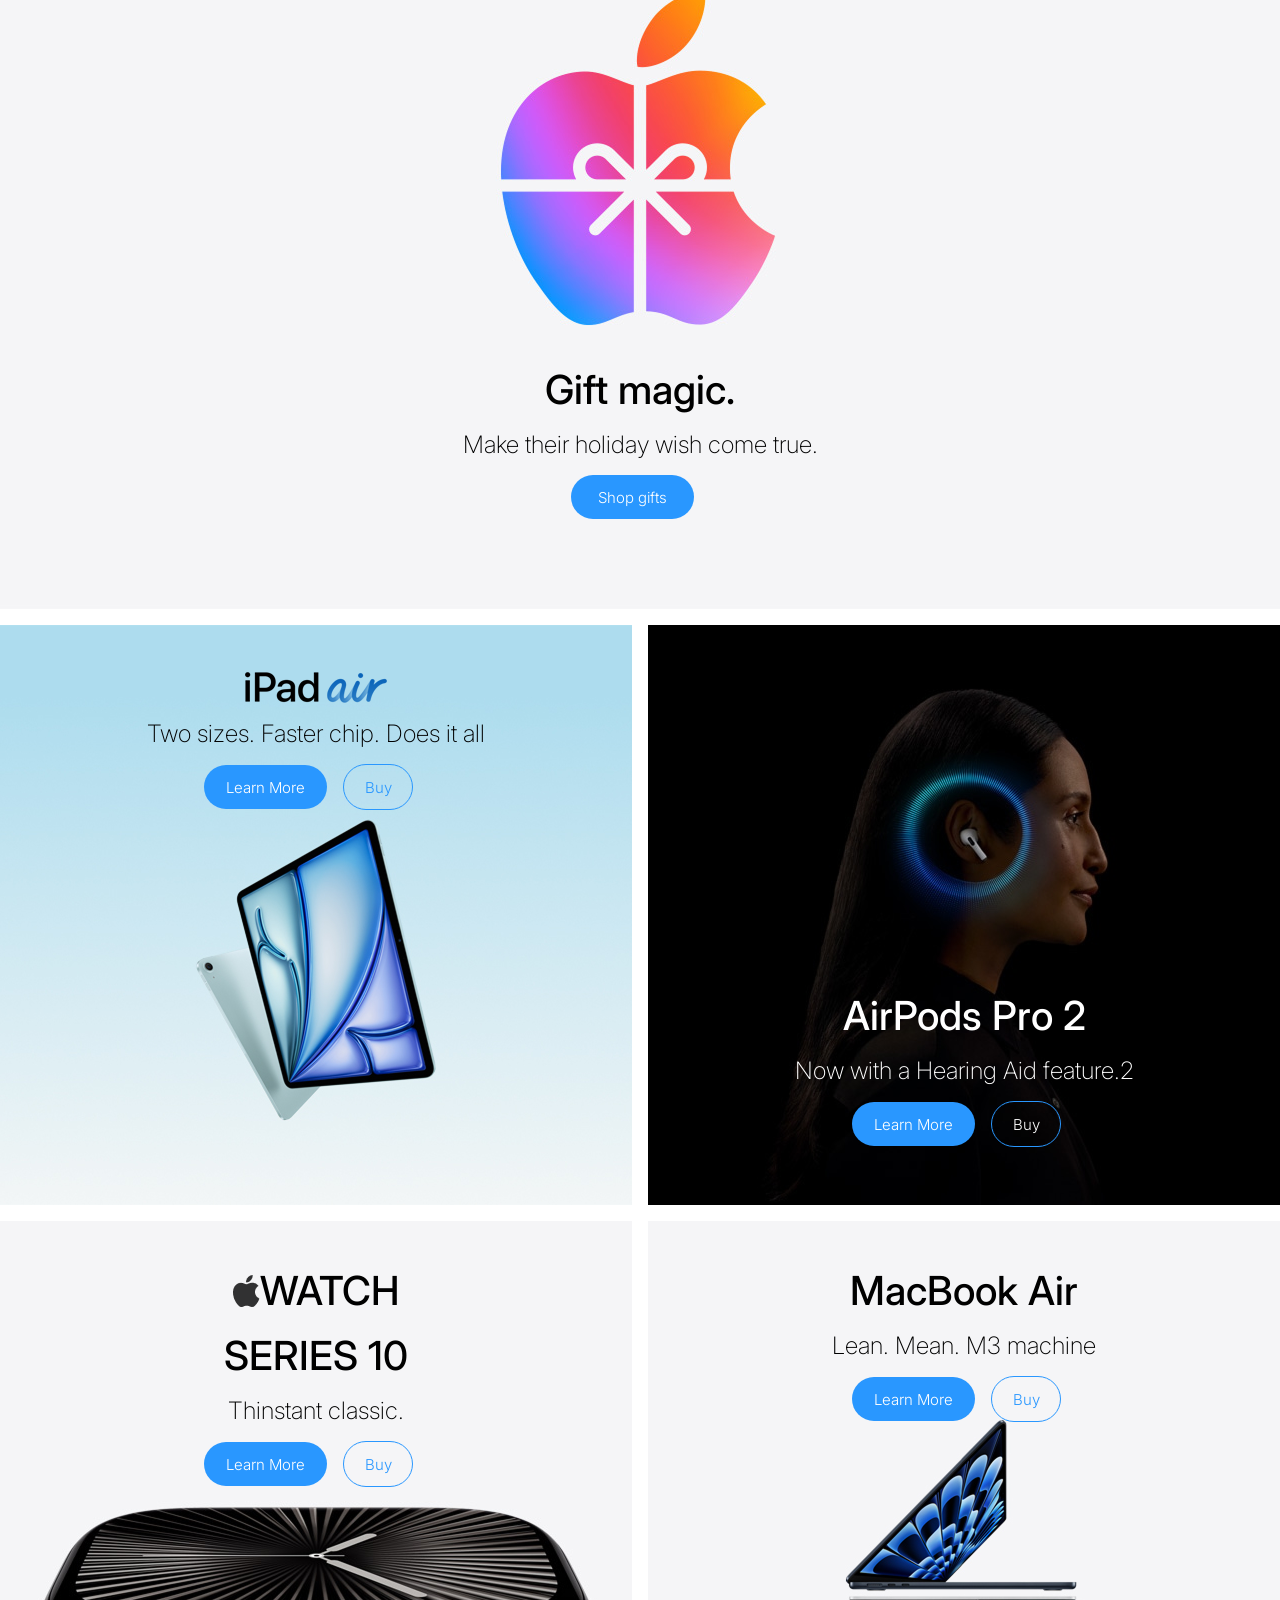
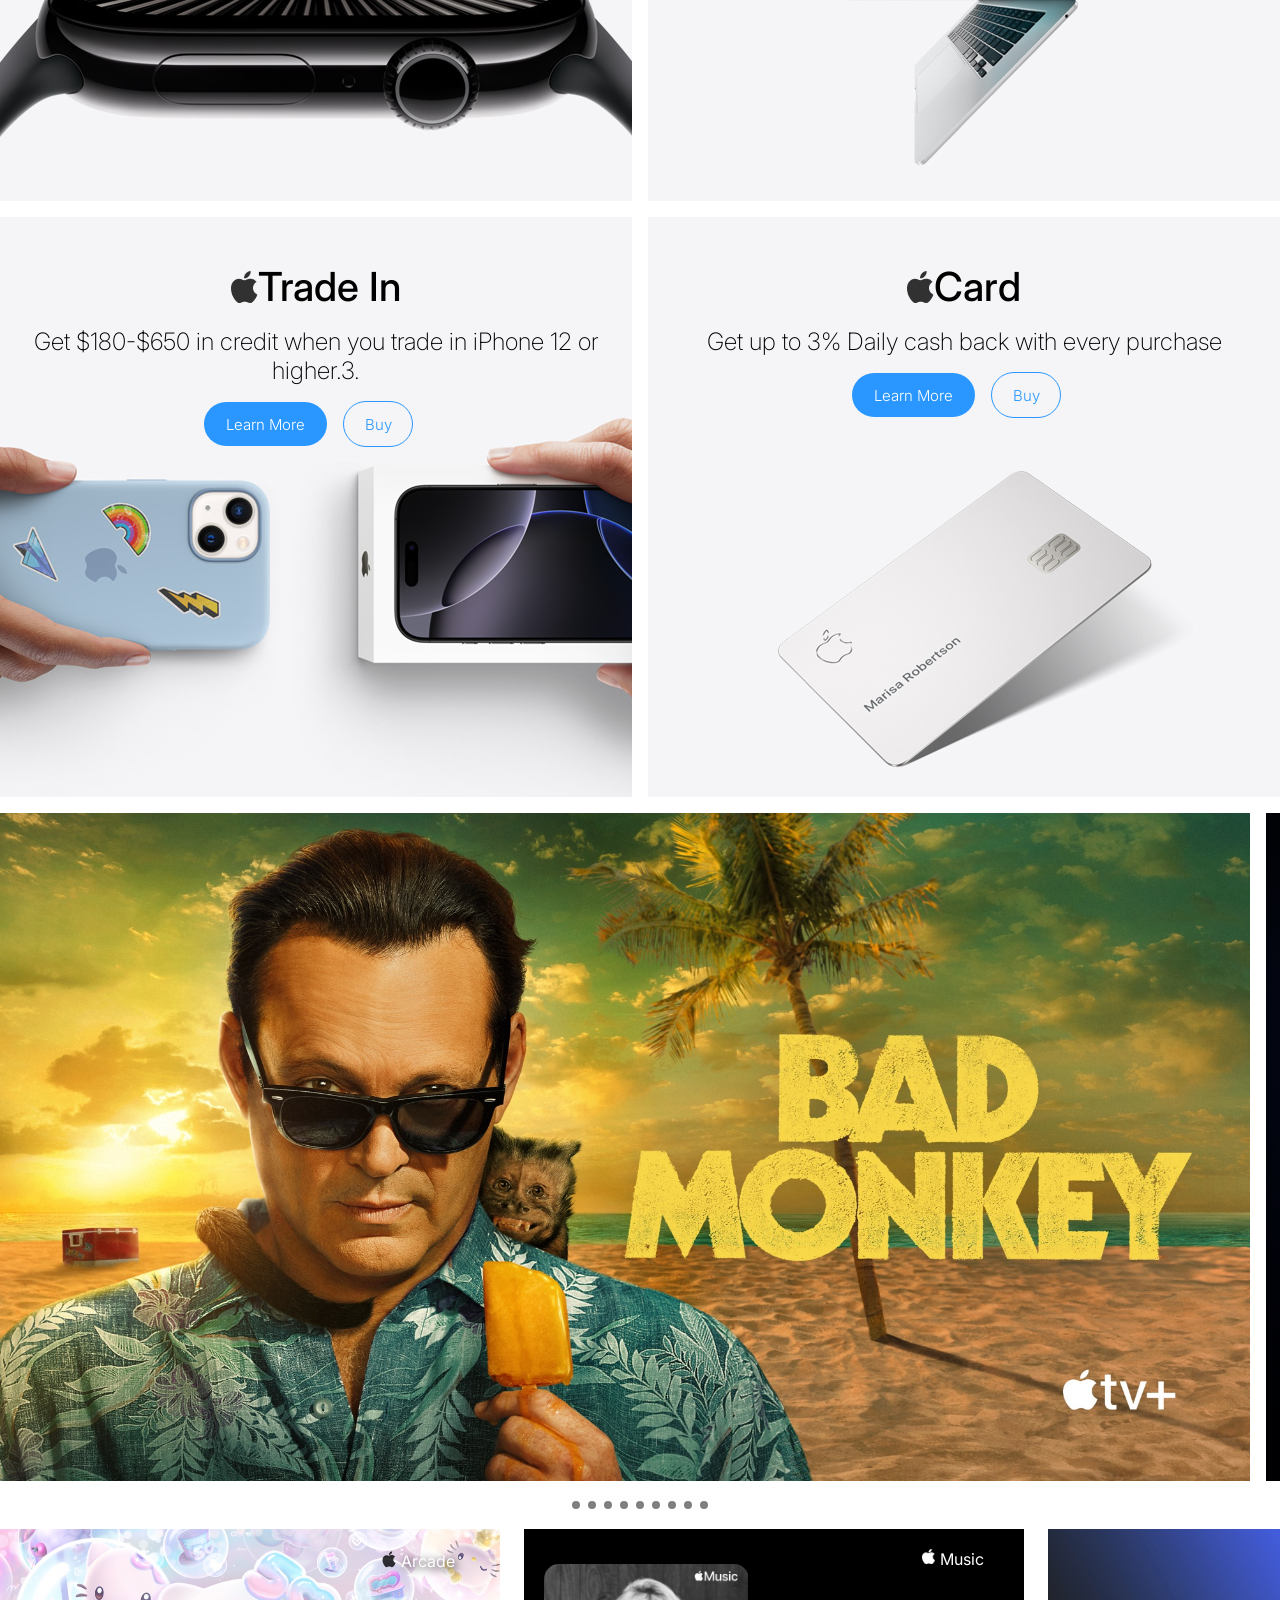
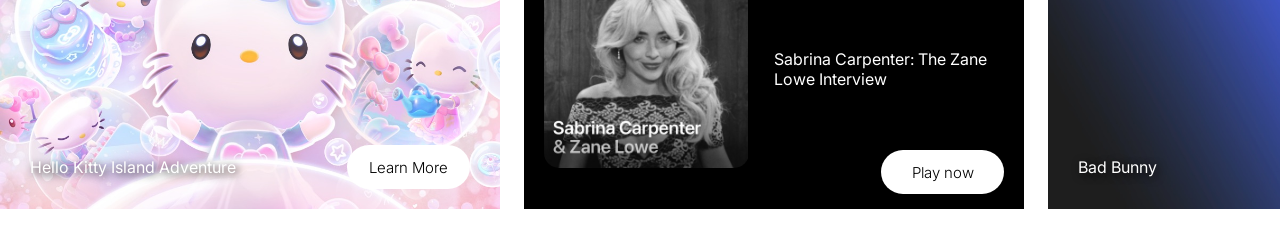
==== commit b140872e: "aldaa zasav" ====
--- a/index.html
+++ b/index.html
@@ -168,28 +168,28 @@
         </div>
       </div>
         <div class="scroll2">
-        <div id="movie1" class="movie2">
+        <div id="movie01" class="movie2">
           <img src="./img/mobscroll.png" alt="" />
         </div>
-        <div id="movie2" class="movie2">
+        <div id="movie02" class="movie2">
           <img src="./img/mobscroll2.png" alt="" />
         </div>
-        <div id="movie3" class="movie2">
+        <div id="movie03" class="movie2">
           <img src="./img/mobscroll3.png" alt="" />
         </div>
-        <div id="movie4" class="movie2">
+        <div id="movie04" class="movie2">
           <img src="./img/mobscroll4.png" alt="" />
         </div>
-        <div id="movie5" class="movie2">
+        <div id="movie05" class="movie2">
           <img src="./img/mobscroll5.png" alt="" />
         </div>
-        <div id="movie6" class="movie2">
+        <div id="movie06" class="movie2">
           <img src="./img/mobscroll6.png" alt="" />
         </div>
-        <div id="movie7" class="movie2">
+        <div id="movie07" class="movie2">
           <img src="./img/mobscroll7.png" alt="" />
         </div>
-        <div id="movie8" class="movie2">
+        <div id="movie08" class="movie2">
           <img src="./img/mobscroll8.png" alt="" />
         </div>
        
@@ -252,6 +252,33 @@
         <a href="#movie9">
           <div class="dot"></div>
         </a>
+      </div>
+          <div class="dot-center2 flex">
+        <a href="#movie01">
+          <div class="dot"></div>
+        </a>
+        <a href="#movie02">
+          <div class="dot"></div>
+        </a>
+        <a href="#movie03">
+          <div class="dot"></div>
+        </a>
+        <a href="#movie04">
+          <div class="dot"></div>
+        </a>
+        <a href="#movie05">
+          <div class="dot"></div>
+        </a>
+        <a href="#movie06">
+          <div class="dot"></div>
+        </a>
+        <a href="#movie07">
+          <div class="dot"></div>
+        </a>
+        <a href="#movie08">
+          <div class="dot"></div>
+        </a>
+       
       </div>
         <div class="scroll-area">
         <div class="scroll-track">
--- a/style.css
+++ b/style.css
@@ -19,6 +19,7 @@
   font-size: 12px;
   font-weight: 400;
   line-height: 60px;
+  text-align: center;
 }
 .menu-icon {
   display: none;
@@ -38,6 +39,7 @@
   padding-bottom: 16px;
   font-size: 14px;
   font-weight: 400;
+  text-align: center;
 }
 /* header, nav end. */
 /* section1 part1 start. */
@@ -55,10 +57,12 @@
 .text1 {
   font-size: 40px;
   font-weight: 500;
+  text-align: center;
 }
 .text2 {
   font-size: 24px;
   font-weight: 200;
+  text-align: center;
 }
 .button1 {
   flex-direction: row;
@@ -519,8 +523,16 @@
   align-items: center;
   justify-content: center;
   gap: 8px;
+  padding-top: 20px;
+  padding-bottom: 20px;
+}
+.dot-center2 {
+  align-items: center;
+  justify-content: center;
+  gap: 8px;
   padding-top: 10px;
   padding-bottom: 10px;
+  display: none;
 }
 .dot:hover {
   background-color: rgb(68, 67, 67);
@@ -614,6 +626,13 @@
     justify-content: flex-end;
     padding-bottom: 30px;
   }
+  .dot-center2 {
+    display: block;
+    display: flex;
+  }
+  .dot-center {
+    display: none;
+  }
 
   .section1-2 {
     display: none;
@@ -650,6 +669,7 @@
   }
   .donation p {
     width: 330px;
+    text-align: center;
   }
   .scroll {
     display: none;
@@ -661,4 +681,10 @@
   .movie2 {
     display: block;
   }
-}
+  .text2 {
+    text-align: center;
+  }
+  .text1 {
+    text-align: center;
+  }
+}
